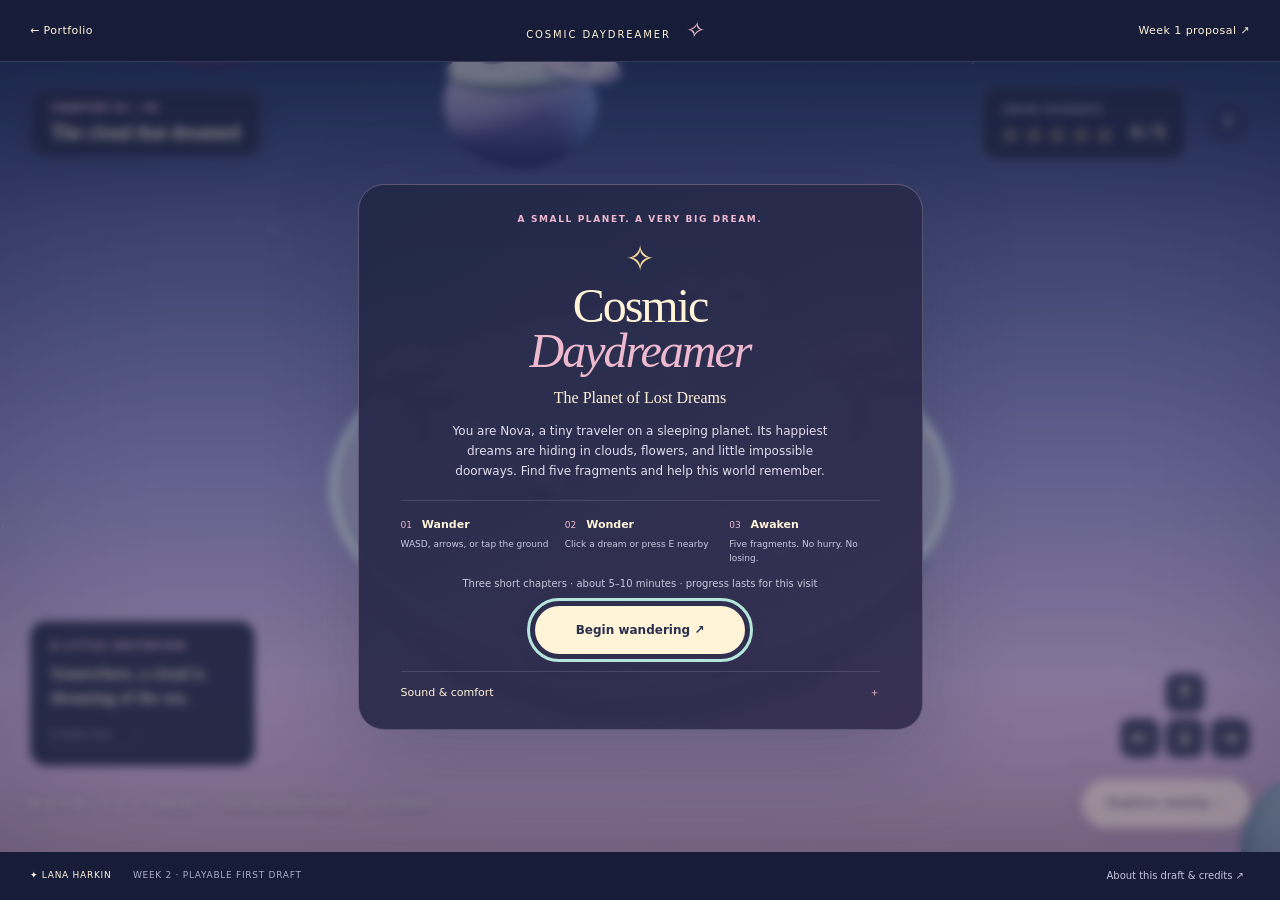
==== cosmic-daydreamer-game/index.html @ 43fa09ef "Add playable Cosmic Daydreamer Week 2 3D draft" ====
<!doctype html>
<html lang="en"><head><meta charset="utf-8"><meta name="viewport" content="width=device-width,initial-scale=1"><meta name="theme-color" content="#171d39"><meta name="description" content="Play Cosmic Daydreamer: a cozy 3D adventure. Help Nova find five lost dreams and awaken a tiny planet. Week 2 playable draft by Lana Harkin."><title>Cosmic Daydreamer · Play the first draft</title><link rel="stylesheet" href="game.css?v=1"><script type="module" src="game.js?v=1"></script></head>
<body>
<a class="skip" href="#game">Skip to game</a>
<header class="masthead"><a href="../index.html#projects" class="back">← Portfolio</a><span>COSMIC DAYDREAMER <i>✧</i></span><a href="../cosmic-daydreamer/">Week 1 proposal ↗</a></header>
<main id="game" tabindex="-1">
<div id="world" aria-label="Three-dimensional dream planet. Use the movement controls and Explore button to play."></div>
<div id="loading" role="status">Gathering a little stardust…</div>
<div class="vignette" aria-hidden="true"></div>
<div class="hud" id="hud"><div class="chapter"><span class="overline" id="chapter-number">CHAPTER 01 / 03</span><strong id="chapter-title">The cloud that dreamed</strong></div><div class="dream-counter"><span>DREAM FRAGMENTS</span><div><span id="fragment-pips" aria-hidden="true">◇ ◇ ◇ ◇ ◇</span><strong id="fragment-count" aria-live="polite">0 / 5</strong></div></div><button id="pause" class="icon-button" aria-label="Pause and settings" disabled>Ⅱ</button></div>
<div id="world-labels" aria-label="Dream discoveries"></div>
<div id="surprise" class="surprise" role="status"></div>
<aside class="field-note" id="field-note"><span class="overline">A LITTLE INVITATION</span><p id="objective">Somewhere, a cloud is dreaming of the sea.</p><button id="hint">A little hint <span>✧</span></button><p id="hint-text" hidden></p></aside>
<div class="bottom-bar"><p class="controls-note"><span>W A S D / ↑ ↓ ← →</span> wander <b>·</b> click the ground to stroll <b>·</b> E to explore</p><button id="interact" class="primary" disabled>Explore nearby <span>✧</span></button><button id="leave" class="secondary" hidden>Return to planet ↩</button></div>
<div class="touch-pad" aria-label="Movement controls"><button data-move="up" aria-label="Move forward">↑</button><button data-move="left" aria-label="Move left">←</button><button data-move="down" aria-label="Move backward">↓</button><button data-move="right" aria-label="Move right">→</button></div>
<div id="announcement" class="sr-only" role="status" aria-live="polite"></div>
<section id="overlay" class="overlay" role="dialog" aria-modal="true" aria-labelledby="overlay-title"><div class="story-card"><span class="overline" id="overlay-kicker">A SMALL PLANET. A VERY BIG DREAM.</span><span class="story-star" aria-hidden="true">✧</span><h1 id="overlay-title">Cosmic<br><em>Daydreamer</em></h1><p id="overlay-subtitle" class="subtitle">The Planet of Lost Dreams</p><p id="overlay-copy">You are Nova, a tiny traveler on a sleeping planet. Its happiest dreams are hiding in clouds, flowers, and little impossible doorways. Find five fragments and help this world remember.</p><div id="opening-controls" class="opening-controls"><span>01 <b>Wander</b><small>WASD, arrows, or tap the ground</small></span><span>02 <b>Wonder</b><small>Click a dream or press E nearby</small></span><span>03 <b>Awaken</b><small>Five fragments. No hurry. No losing.</small></span></div><p id="overlay-detail" class="fine">Three short chapters · about 5–10 minutes · progress lasts for this visit</p><button id="primary-action" class="primary" disabled>Preparing the planet…</button><button id="secondary-action" class="secondary" hidden>Keep wandering</button><details id="settings"><summary>Sound &amp; comfort <span>＋</span></summary><div class="settings-grid"><label><input id="music" type="checkbox"> Dreamy music</label><label><input id="effects" type="checkbox" checked> Gentle sound cues</label><label><input id="guidance" type="checkbox" checked> Gentle guidance</label><label><input id="reduced" type="checkbox"> Reduced motion</label></div><p class="fine">Sound starts only after you begin. You can change these settings from Pause.</p></details></div></section>
</main>
<footer><span>✦ LANA HARKIN <span class="draft-label">WEEK 2 · PLAYABLE FIRST DRAFT</span></span><button id="about-button">About this draft &amp; credits ↗</button></footer>
<dialog id="about"><button id="close-about" class="close" aria-label="Close about">×</button><span class="overline">A PLANET IN PROGRESS</span><h2>Made for wandering.</h2><p>A cozy 3D exploration draft by Lana Harkin, developed with AI assistance from her Cosmic Daydreamer proposal. The original Week 1 pitch described 2D; this Week 2 draft develops the requested 3D direction.</p><p>Original procedural 3D models, illustrated sky effects, and synthesized audio are created in code for this game. The supplied mood images inform the color, atmosphere, and dream logic; they are not embedded game assets.</p><p>Built with <a href="https://threejs.org/">Three.js</a> (MIT; <a href="vendor/THREE-LICENSE.txt">license</a>) and browser audio. No account, installation, or sound is required.</p><p><a href="process.html">Build notes, rules, checks &amp; next steps →</a></p><p class="fine">First-draft limitations: one compact island and one dream room; no saved progress between visits. Desktop keyboard/mouse and touch controls are supported. A browser with WebGL2 is required.</p></dialog>
<noscript>This 3D game needs JavaScript. <a href="../cosmic-daydreamer/">Read the proposal instead.</a></noscript>
</body></html>
---- cosmic-daydreamer-game/game.css ----
:root{color-scheme:dark;--night:#171d39;--cream:#fff3d8;--pink:#eeb9ce;--mint:#b4e6dc;--line:#b3add333}*{box-sizing:border-box}body{margin:0;background:var(--night);color:var(--cream);font:14px/1.55 system-ui,-apple-system,BlinkMacSystemFont,'Segoe UI',sans-serif}button,a,input{touch-action:manipulation}button,a{color:inherit}a{text-decoration:none}a:hover{text-decoration:underline}button{font:inherit;cursor:pointer}button:disabled{cursor:default;opacity:.45}button:focus-visible,a:focus-visible,input:focus-visible,summary:focus-visible{outline:3px solid var(--mint);outline-offset:5px}button{border:1px solid var(--line)}[hidden]{display:none!important}.masthead{height:62px;padding:0 30px;display:flex;align-items:center;justify-content:space-between;font-size:11px;letter-spacing:.04em;border-bottom:1px solid var(--line)}.masthead>span{letter-spacing:.19em;font-size:10px}.masthead i{font-size:23px;color:var(--pink);padding-left:8px}#game{height:calc(100svh - 110px);min-height:550px;position:relative;overflow:hidden;isolation:isolate;background:#888dbb}#world{position:absolute;inset:0}#world canvas{width:100%;height:100%;display:block;touch-action:none;outline:none}.vignette{position:absolute;inset:0;pointer-events:none;box-shadow:inset 0 0 150px #171d3938;background:linear-gradient(#171d3935,transparent 20%,transparent 78%,#171d3944);z-index:1}.hud{position:absolute;left:30px;right:30px;top:24px;display:flex;align-items:center;gap:20px;z-index:3;pointer-events:none}.hud>*{pointer-events:auto}.chapter{background:#202744df;border:1px solid var(--line);border-radius:16px;padding:12px 20px;min-width:230px;box-shadow:0 8px 25px #17203918}.overline{font-size:9px;letter-spacing:.18em;font-weight:650;display:block;color:var(--pink)}.chapter strong{font:20px Georgia,serif;display:block;margin-top:5px}.dream-counter{margin-left:auto;padding:11px 20px;background:#202744df;border:1px solid var(--line);border-radius:16px;min-width:185px}.dream-counter>span{font-size:8px;letter-spacing:.16em;color:#d5d4ea}.dream-counter>div{display:flex;align-items:center;justify-content:space-between;gap:18px}.dream-counter strong{font-size:15px;font-weight:500}#fragment-pips{color:#ffe6a8;font-size:18px;letter-spacing:2px}.icon-button{width:44px;height:44px;background:#202744df;border-radius:50%;font-size:16px}.field-note{position:absolute;left:30px;bottom:86px;width:225px;background:#202744e8;padding:18px 20px;border-radius:16px;border:1px solid var(--line);z-index:3}.field-note p{font:17px/1.45 Georgia,serif;margin:8px 0 12px}.field-note button{background:none;border:0;padding:0;border-bottom:1px solid #efe4cf66;font-size:11px;padding-bottom:3px}.field-note button span{padding-left:18px;color:var(--pink)}#hint-text{font:12px/1.6 system-ui;color:var(--mint);margin-bottom:0}.bottom-bar{position:absolute;bottom:24px;left:30px;right:30px;display:flex;align-items:center;justify-content:flex-end;gap:14px;z-index:3}.controls-note{margin-right:auto;font-size:10px;color:#f6eeef;text-shadow:0 1px 8px #171d39}.controls-note span{letter-spacing:2px}.controls-note b{padding:0 8px;font-weight:400}.primary{background:var(--cream);color:#29304e;border-color:transparent;border-radius:50px;padding:14px 25px;font-weight:650;font-size:12px;box-shadow:0 5px 24px #171d3918}.primary:hover:not(:disabled){background:#ffe4ad}.primary span{padding-left:15px}.secondary{background:#202744;color:var(--cream);padding:12px 22px;border-radius:50px;font-size:12px}.secondary:hover{background:#33395d}.touch-pad{position:absolute;right:30px;bottom:94px;display:grid;grid-template-columns:repeat(3,40px);gap:5px;z-index:3}.touch-pad button{background:#202744c9;border-radius:12px;height:40px;font-size:19px;touch-action:none;user-select:none}.touch-pad button:first-child{grid-column:2}.touch-pad button:nth-child(2){grid-column:1}.touch-pad button:active{background:#76648c}.overlay{position:absolute;inset:0;background:#171d3945;backdrop-filter:blur(5px);display:flex;align-items:center;justify-content:center;padding:20px;z-index:10;overflow-y:auto}.story-card{position:relative;width:min(565px,100%);padding:28px 42px;background:linear-gradient(150deg,#212847f5,#342e51f5);border:1px solid #eecbdf44;text-align:center;border-radius:26px;box-shadow:0 25px 90px #17203944}.story-star{color:#f5d99d;font-size:36px;display:block;line-height:1;margin:14px 0 4px}h1{font:48px/.95 Georgia,serif;letter-spacing:-2px;margin:6px 0 15px;font-weight:400}h1 em{color:var(--pink);font-weight:400}.subtitle{font:16px Georgia,serif;margin:0 0 14px}#overlay-copy{font-size:12px;color:#e2dced;max-width:400px;margin:0 auto 18px;line-height:1.7}.opening-controls{display:grid;grid-template-columns:repeat(3,1fr);gap:14px;border-top:1px solid var(--line);padding-top:15px;text-align:left;color:var(--pink);font-size:9px}.opening-controls b{font-size:11px;color:var(--cream);padding-left:7px}.opening-controls small{display:block;color:#cbc8df;font-size:9px;margin-top:5px}.fine{font-size:10px;color:#c9c7db;line-height:1.6}.story-card>.primary{display:block;min-width:210px;margin:14px auto 10px}.story-card>.secondary{margin:0 auto 8px}#settings{border-top:1px solid var(--line);margin-top:17px;padding-top:12px;text-align:left;font-size:11px}summary{cursor:pointer;list-style:none}summary span{float:right;color:var(--pink)}.settings-grid{display:grid;grid-template-columns:1fr 1fr;gap:10px;margin-top:15px}.settings-grid label{display:flex;align-items:center;gap:8px}input{accent-color:var(--pink)}footer{min-height:48px;display:flex;justify-content:space-between;align-items:center;padding:10px 30px;font-size:9px;letter-spacing:.08em}.draft-label{color:#aaaec9;margin-left:18px}footer button{border:0;background:none;color:#c6c3d9;font-size:10px}.surprise{position:absolute;top:115px;left:50%;transform:translateX(-50%);border:1px solid #fff3d83b;border-radius:50px;padding:9px 20px;background:#252c4de8;font:italic 15px Georgia,serif;z-index:4;text-align:center;max-width:80%;opacity:0;transition:opacity .6s;pointer-events:none}.surprise.visible{opacity:1}.world-label{position:absolute;transform:translate(-50%,-100%);background:#252c4ded;border:1px solid #d6c9ef77;padding:5px 11px;border-radius:30px;white-space:nowrap;font-size:10px;box-shadow:0 5px 15px #17203930;pointer-events:auto}.world-label:before{content:'✧';color:#f5d99d;margin-right:6px}.world-label.fragment{background:#fff1ce;color:#35314e;border-color:#fff1ce}.world-label.locked{opacity:.6}.world-label.hint-target{outline:2px solid #ffe4a3;outline-offset:3px}#world-labels{position:absolute;inset:0;z-index:2;pointer-events:none}dialog{max-width:580px;width:calc(100% - 36px);border:1px solid #a9a2d877;border-radius:20px;background:#222945;color:var(--cream);padding:32px;font-size:13px;line-height:1.8}dialog::backdrop{background:#10152bc9}dialog h2{font:32px Georgia,serif}dialog a{text-decoration:underline;color:var(--mint)}.close{float:right;border:0;background:none;color:var(--cream);font-size:26px}#loading{position:absolute;top:50%;left:50%;transform:translate(-50%,-50%);z-index:12;text-align:center;font:18px Georgia,serif;background:#202744f5;padding:20px;border-radius:16px}.skip{position:fixed;top:-100px;z-index:30;background:var(--cream);color:var(--night);padding:15px}.skip:focus{top:5px}.sr-only{position:absolute;width:1px;height:1px;overflow:hidden;clip:rect(0,0,0,0);white-space:nowrap}
@media(max-width:850px){.controls-note{display:none}.chapter{min-width:0}.field-note{width:195px}.field-note p{font-size:14px}.touch-pad{bottom:110px}.bottom-bar{justify-content:flex-end}.hud{left:16px;right:16px;top:16px;gap:8px}.chapter strong{font-size:16px}.chapter{padding:11px 14px}.dream-counter{min-width:150px;padding:10px 12px}.dream-counter>div{gap:8px}.overline{font-size:8px}.field-note{left:16px;bottom:93px;padding:14px}.bottom-bar{left:16px;right:16px;bottom:22px}.touch-pad{right:16px}.masthead{padding:0 16px}.masthead>span{font-size:8px}.masthead a{font-size:9px}}
@media(max-width:520px){.masthead{height:48px}.masthead>span{letter-spacing:.05em}.masthead i{display:none}.masthead a{font-size:8px}#game{height:calc(100svh - 94px);min-height:600px}.hud{flex-wrap:wrap}.chapter{flex:1}.chapter strong{font-size:15px}.dream-counter{order:3;min-width:146px;margin:0;padding:6px 12px}.dream-counter>span{font-size:7px}.dream-counter strong{font-size:12px}.dream-counter>div{line-height:1.25}#fragment-pips{font-size:16px}.icon-button{width:38px;height:38px}.field-note{bottom:84px;width:min(180px,calc(100% - 180px));padding:12px}.field-note p{font-size:13px;margin:6px 0 8px}.touch-pad{grid-template-columns:repeat(3,44px);gap:4px;bottom:95px}.touch-pad button{height:44px;font-size:19px}.bottom-bar .primary{font-size:11px;padding:12px 18px}.bottom-bar .secondary{padding:12px;font-size:10px}.world-label{font-size:8px;padding:4px 7px}.surprise{top:127px;font-size:13px;padding:8px 14px;width:max-content;max-width:88%}.story-card{padding:23px 22px;border-radius:20px}h1{font-size:42px}.story-star{margin-top:12px}.opening-controls{gap:10px}.opening-controls b{display:block;padding:0}.opening-controls small{font-size:9px}#overlay-copy{font-size:11px}.story-card>.primary{margin-top:12px;padding:12px 20px}.story-card .fine{font-size:9px}footer{padding:10px 16px;font-size:8px}.draft-label{display:none}footer button{font-size:8px}.overlay{padding:12px}}
@media(prefers-reduced-motion:reduce){*{scroll-behavior:auto!important;transition:none!important}}body.reduced *{transition:none!important}
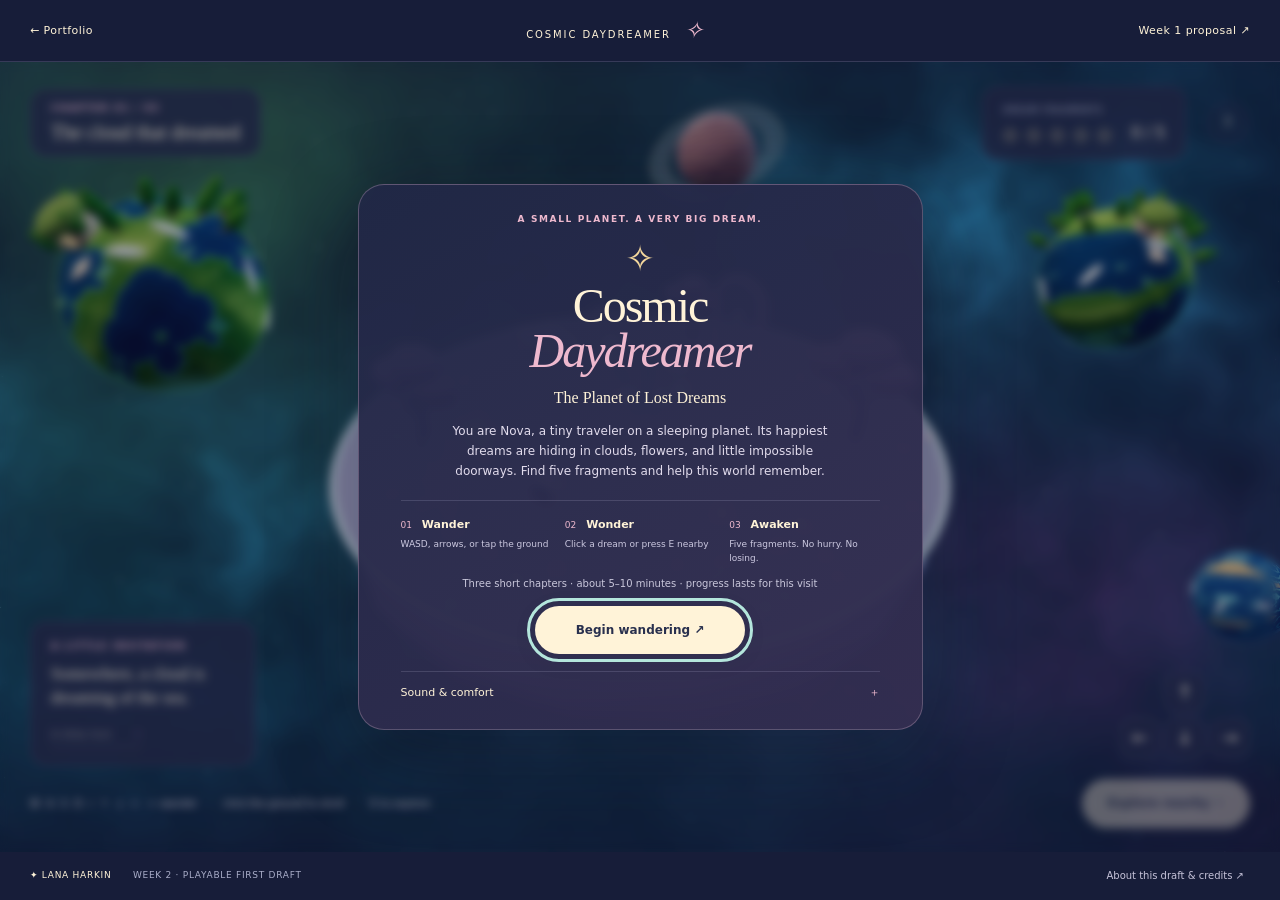
==== commit edd8ee57: "Add detailed animated celestial scenery to Cosmic Daydreamer" ====
--- a/cosmic-daydreamer-game/index.html
+++ b/cosmic-daydreamer-game/index.html
@@ -1,5 +1,5 @@
 <!doctype html>
-<html lang="en"><head><meta charset="utf-8"><meta name="viewport" content="width=device-width,initial-scale=1"><meta name="theme-color" content="#171d39"><meta name="description" content="Play Cosmic Daydreamer: a cozy 3D adventure. Help Nova find five lost dreams and awaken a tiny planet. Week 2 playable draft by Lana Harkin."><title>Cosmic Daydreamer · Play the first draft</title><link rel="stylesheet" href="game.css?v=1"><script type="module" src="game.js?v=1"></script></head>
+<html lang="en"><head><meta charset="utf-8"><meta name="viewport" content="width=device-width,initial-scale=1"><meta name="theme-color" content="#171d39"><meta name="description" content="Play Cosmic Daydreamer: a cozy 3D adventure. Help Nova find five lost dreams and awaken a tiny planet. Week 2 playable draft by Lana Harkin."><title>Cosmic Daydreamer · Play the first draft</title><link rel="stylesheet" href="game.css?v=1"><script type="module" src="game.js?v=sky3"></script></head>
 <body>
 <a class="skip" href="#game">Skip to game</a>
 <header class="masthead"><a href="../index.html#projects" class="back">← Portfolio</a><span>COSMIC DAYDREAMER <i>✧</i></span><a href="../cosmic-daydreamer/">Week 1 proposal ↗</a></header>
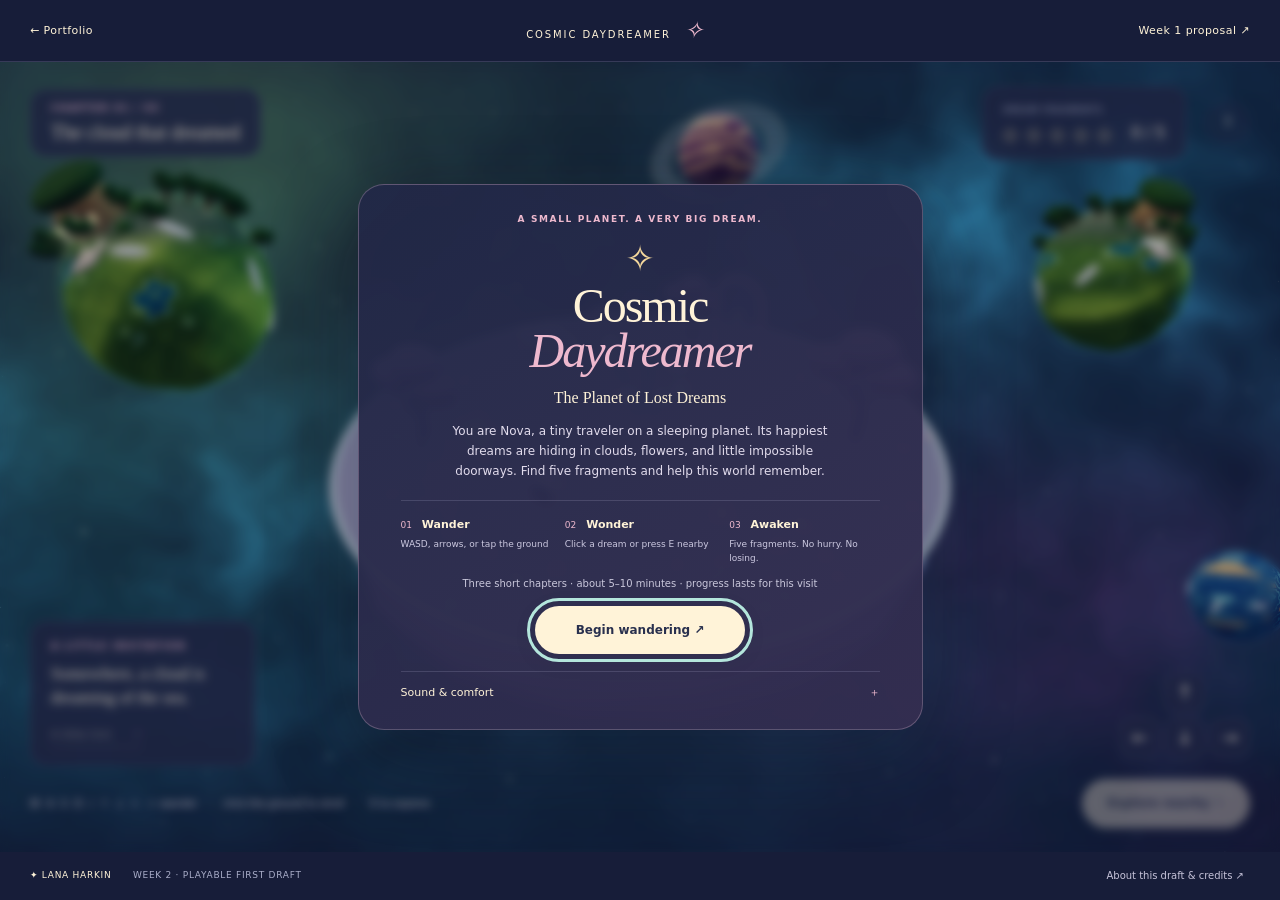
==== commit 50b2ecef: "Refine only the celestial background with storybook planet details" ====
--- a/cosmic-daydreamer-game/index.html
+++ b/cosmic-daydreamer-game/index.html
@@ -1,5 +1,5 @@
 <!doctype html>
-<html lang="en"><head><meta charset="utf-8"><meta name="viewport" content="width=device-width,initial-scale=1"><meta name="theme-color" content="#171d39"><meta name="description" content="Play Cosmic Daydreamer: a cozy 3D adventure. Help Nova find five lost dreams and awaken a tiny planet. Week 2 playable draft by Lana Harkin."><title>Cosmic Daydreamer · Play the first draft</title><link rel="stylesheet" href="game.css?v=1"><script type="module" src="game.js?v=sky3"></script></head>
+<html lang="en"><head><meta charset="utf-8"><meta name="viewport" content="width=device-width,initial-scale=1"><meta name="theme-color" content="#171d39"><meta name="description" content="Play Cosmic Daydreamer: a cozy 3D adventure. Help Nova find five lost dreams and awaken a tiny planet. Week 2 playable draft by Lana Harkin."><title>Cosmic Daydreamer · Play the first draft</title><link rel="stylesheet" href="game.css?v=1"><script type="module" src="game.js?v=storybook2"></script></head>
 <body>
 <a class="skip" href="#game">Skip to game</a>
 <header class="masthead"><a href="../index.html#projects" class="back">← Portfolio</a><span>COSMIC DAYDREAMER <i>✧</i></span><a href="../cosmic-daydreamer/">Week 1 proposal ↗</a></header>
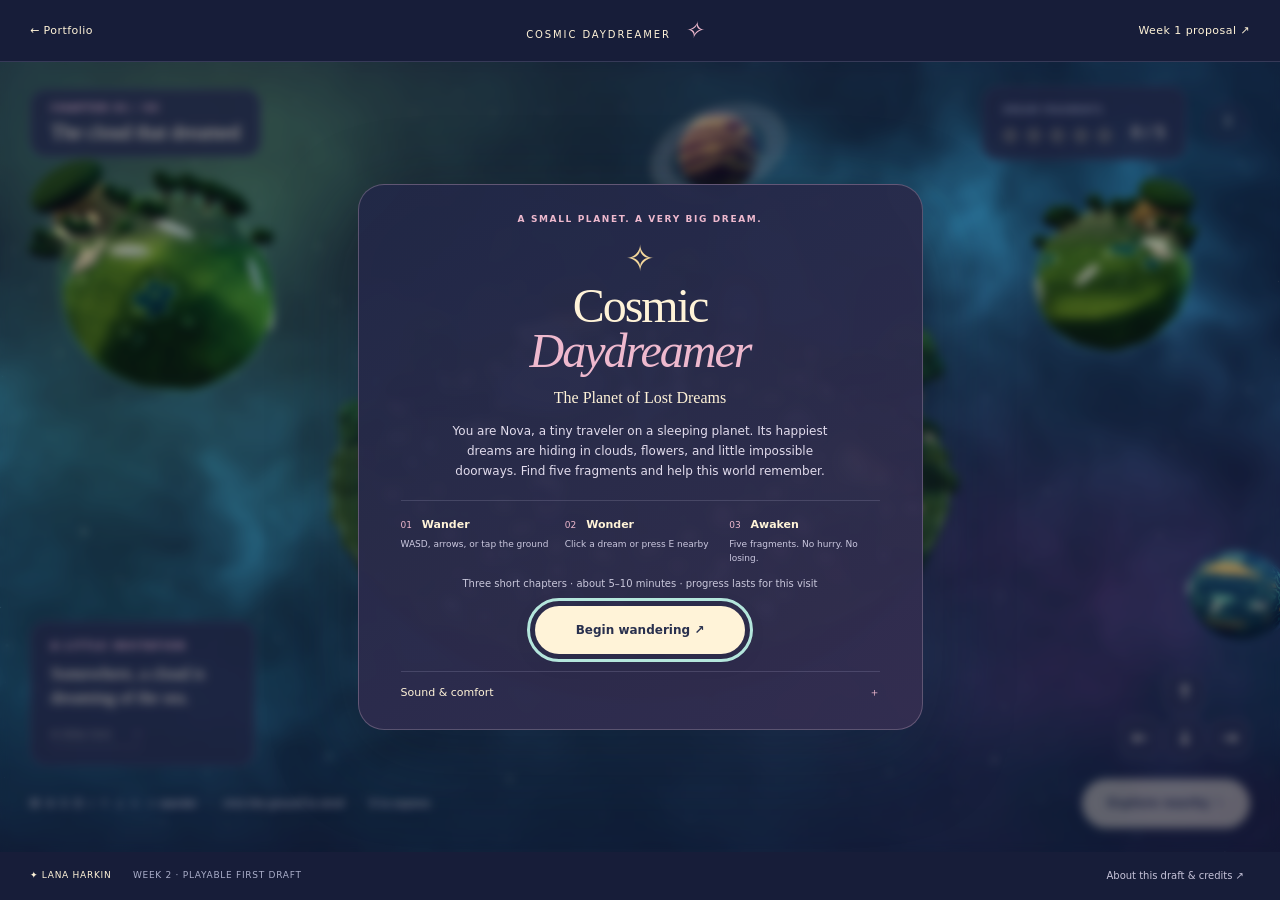
==== commit d1120baa: "Restore saved woodland island alongside the storybook sky" ====
--- a/cosmic-daydreamer-game/index.html
+++ b/cosmic-daydreamer-game/index.html
@@ -1,5 +1,5 @@
 <!doctype html>
-<html lang="en"><head><meta charset="utf-8"><meta name="viewport" content="width=device-width,initial-scale=1"><meta name="theme-color" content="#171d39"><meta name="description" content="Play Cosmic Daydreamer: a cozy 3D adventure. Help Nova find five lost dreams and awaken a tiny planet. Week 2 playable draft by Lana Harkin."><title>Cosmic Daydreamer · Play the first draft</title><link rel="stylesheet" href="game.css?v=1"><script type="module" src="game.js?v=storybook2"></script></head>
+<html lang="en"><head><meta charset="utf-8"><meta name="viewport" content="width=device-width,initial-scale=1"><meta name="theme-color" content="#171d39"><meta name="description" content="Play Cosmic Daydreamer: a cozy 3D adventure. Help Nova find five lost dreams and awaken a tiny planet. Week 2 playable draft by Lana Harkin."><title>Cosmic Daydreamer · Play the first draft</title><link rel="stylesheet" href="game.css?v=1"><script type="module" src="game.js?v=combined1"></script></head>
 <body>
 <a class="skip" href="#game">Skip to game</a>
 <header class="masthead"><a href="../index.html#projects" class="back">← Portfolio</a><span>COSMIC DAYDREAMER <i>✧</i></span><a href="../cosmic-daydreamer/">Week 1 proposal ↗</a></header>
